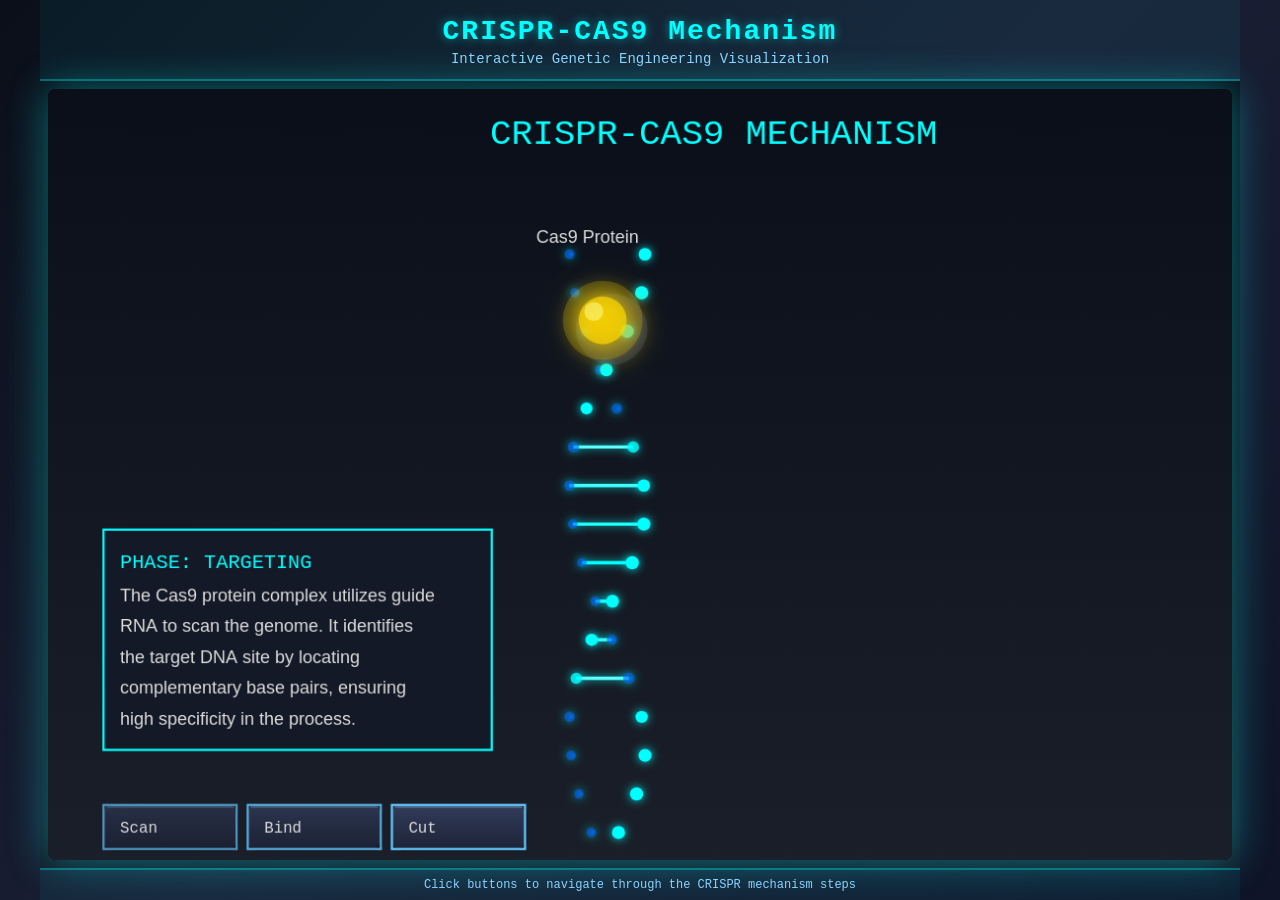
==== index.html @ f2e44225 "i changed buttons to 3d" ====
<!doctype html>
<html lang="en">
<head>
  <meta charset="utf-8" />
  <meta name="viewport" content="width=device-width, initial-scale=1, maximum-scale=1, user-scalable=no" />
  <title>CRISPR-CAS9 Mechanism</title>
  <link rel="stylesheet" href="styles.css">
</head>
<body>
  <div class="container">
    <header class="header">
      <h1>CRISPR-CAS9 Mechanism</h1>
      <p class="subtitle">Interactive Genetic Engineering Visualization</p>
    </header>
    <div class="canvas-wrapper">
      <canvas id="canvas"></canvas>
    </div>
    <footer class="footer">
      <p>Click buttons to navigate through the CRISPR mechanism steps</p>
    </footer>
  </div>
  <script src="crispr.js"></script>
</body>
</html>
---- styles.css ----
* {
  box-sizing: border-box;
  margin: 0;
  padding: 0;
  font-family: 'Courier New', monospace;
}

html, body {
  width: 100%;
  height: 100%;
  overflow: hidden;
}

body {
  background: linear-gradient(135deg, #0A0F19 0%, #1A1F35 50%, #0F1428 100%);
  display: flex;
  align-items: center;
  justify-content: center;
  padding: 0;
}

.container {
  width: 100%;
  height: 100%;
  display: flex;
  flex-direction: column;
  max-width: 1200px;
  margin: auto;
}

.header {
  background: rgba(0, 255, 255, 0.05);
  border-bottom: 2px solid rgba(0, 255, 255, 0.3);
  padding: 12px 16px;
  text-align: center;
  flex-shrink: 0;
}

.header h1 {
  color: #00FFFF;
  font-size: clamp(18px, 5vw, 28px);
  margin: 4px 0;
  text-shadow: 0 0 10px rgba(0, 255, 255, 0.5);
  letter-spacing: 2px;
}

.subtitle {
  color: #8DD3FF;
  font-size: clamp(12px, 3vw, 14px);
  margin: 2px 0 0 0;
  font-weight: normal;
}

.canvas-wrapper {
  flex: 1;
  display: flex;
  align-items: center;
  justify-content: center;
  padding: 8px;
  min-height: 0;
  background: linear-gradient(180deg, #0A0F19 0%, #141927 100%);
}

canvas {
  max-width: 100%;
  max-height: 100%;
  width: 100%;
  height: 100%;
  border-radius: 8px;
  box-shadow: 0 0 40px rgba(0, 255, 255, 0.4), inset 0 0 20px rgba(0, 0, 0, 0.5);
  display: block;
}

.footer {
  background: rgba(0, 255, 255, 0.05);
  border-top: 2px solid rgba(0, 255, 255, 0.3);
  padding: 8px 16px;
  text-align: center;
  font-size: clamp(11px, 2.5vw, 12px);
  color: #8DD3FF;
  flex-shrink: 0;
}

/* Mobile-specific adjustments */
@media (max-width: 640px) {
  .header {
    padding: 8px 12px;
  }
  
  .canvas-wrapper {
    padding: 4px;
  }
  
  .footer {
    padding: 6px 12px;
  }
}

@media (max-height: 600px) {
  .header,
  .footer {
    padding: 6px 12px;
  }
  
  .header h1 {
    font-size: 16px;
    margin: 2px 0;
  }
  
  .subtitle {
    display: none;
  }
}
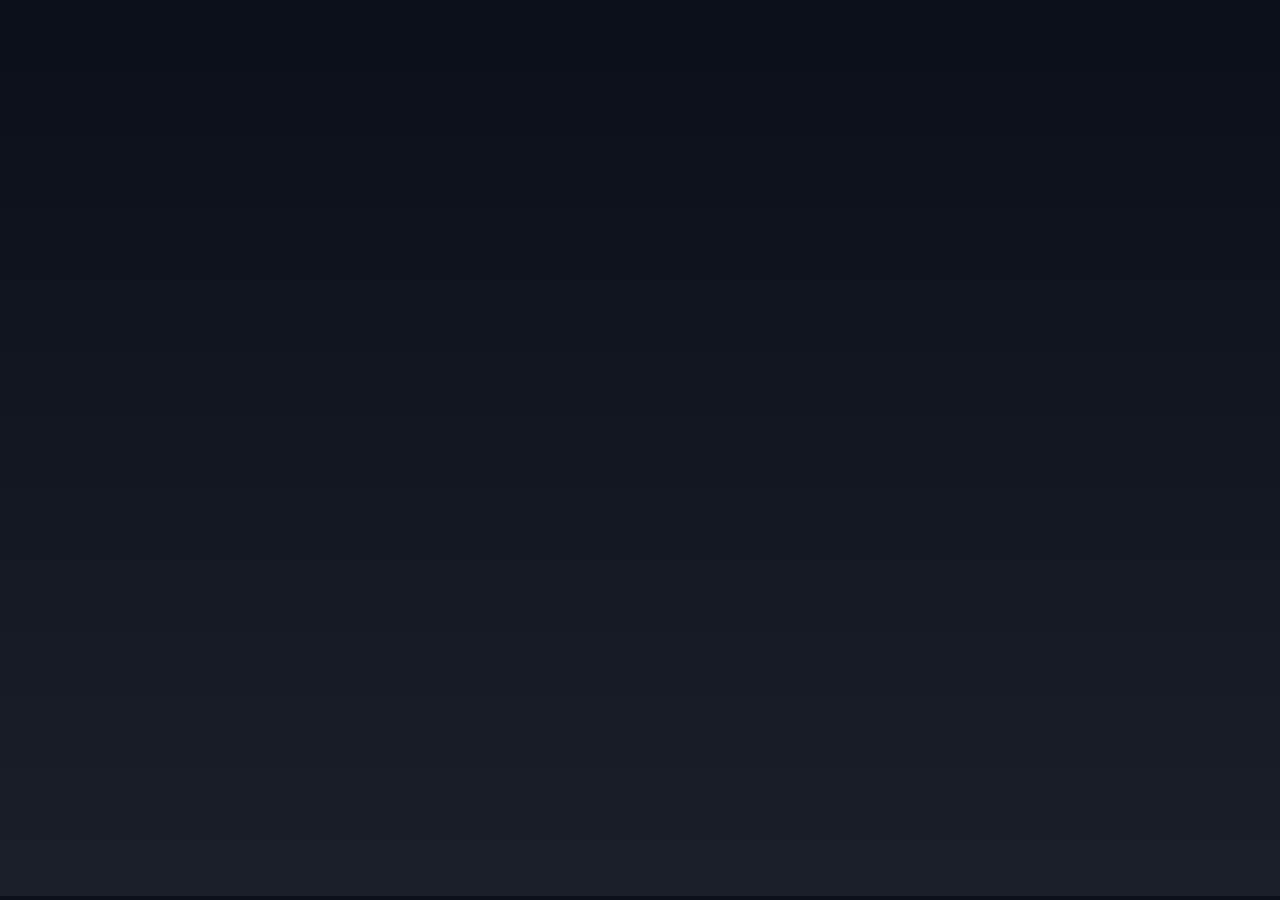
==== commit 79046590: "fixed one part" ====
--- a/index.html
+++ b/index.html
@@ -1,24 +1,21 @@
-<!doctype html>
+<!DOCTYPE html>
 <html lang="en">
 <head>
-  <meta charset="utf-8" />
-  <meta name="viewport" content="width=device-width, initial-scale=1, maximum-scale=1, user-scalable=no" />
-  <title>CRISPR-CAS9 Mechanism</title>
-  <link rel="stylesheet" href="styles.css">
+    <meta charset="UTF-8">
+    <meta name="viewport" content="width=device-width, initial-scale=1.0">
+    <title>CRISPR Simulation</title>
+    <style>
+        body, html { margin: 0; padding: 0; overflow: hidden; background: #0A0F19; }
+        #canvas-wrapper { width: 100vw; height: 100vh; display: flex; justify-content: center; align-items: center; }
+        canvas { display: block; }
+    </style>
 </head>
 <body>
-  <div class="container">
-    <header class="header">
-      <h1>CRISPR-CAS9 Mechanism</h1>
-      <p class="subtitle">Interactive Genetic Engineering Visualization</p>
-    </header>
-    <div class="canvas-wrapper">
-      <canvas id="canvas"></canvas>
+
+    <div id="canvas-wrapper">
+        <canvas id="canvas"></canvas>
     </div>
-    <footer class="footer">
-      <p>Click buttons to navigate through the CRISPR mechanism steps</p>
-    </footer>
-  </div>
-  <script src="crispr.js"></script>
+
+    <script src="crispr.js"></script> 
 </body>
-</html>
+</html>
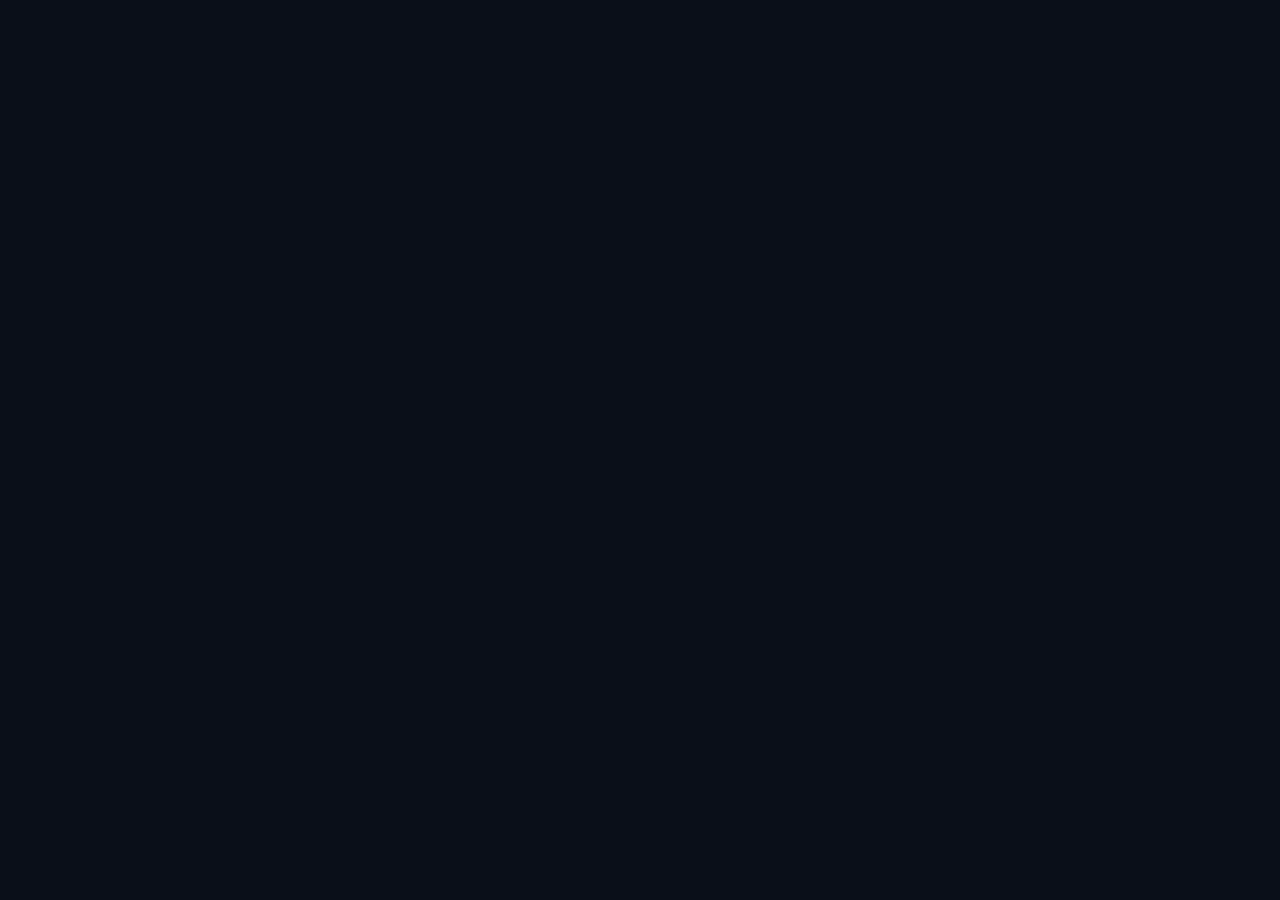
==== commit fcdab210: "changed again" ====
--- a/index.html
+++ b/index.html
@@ -1,21 +1,18 @@
 <!DOCTYPE html>
-<html lang="en">
+<html>
 <head>
-    <meta charset="UTF-8">
-    <meta name="viewport" content="width=device-width, initial-scale=1.0">
     <title>CRISPR Simulation</title>
     <style>
-        body, html { margin: 0; padding: 0; overflow: hidden; background: #0A0F19; }
-        #canvas-wrapper { width: 100vw; height: 100vh; display: flex; justify-content: center; align-items: center; }
+        body { margin: 0; background: #0A0F19; overflow: hidden; }
+        #wrapper { width: 100vw; height: 100vh; }
         canvas { display: block; }
     </style>
 </head>
 <body>
-
-    <div id="canvas-wrapper">
+    <div id="wrapper">
         <canvas id="canvas"></canvas>
     </div>
 
-    <script src="crispr.js"></script> 
+    <script src="crisper.js"></script> 
 </body>
 </html>
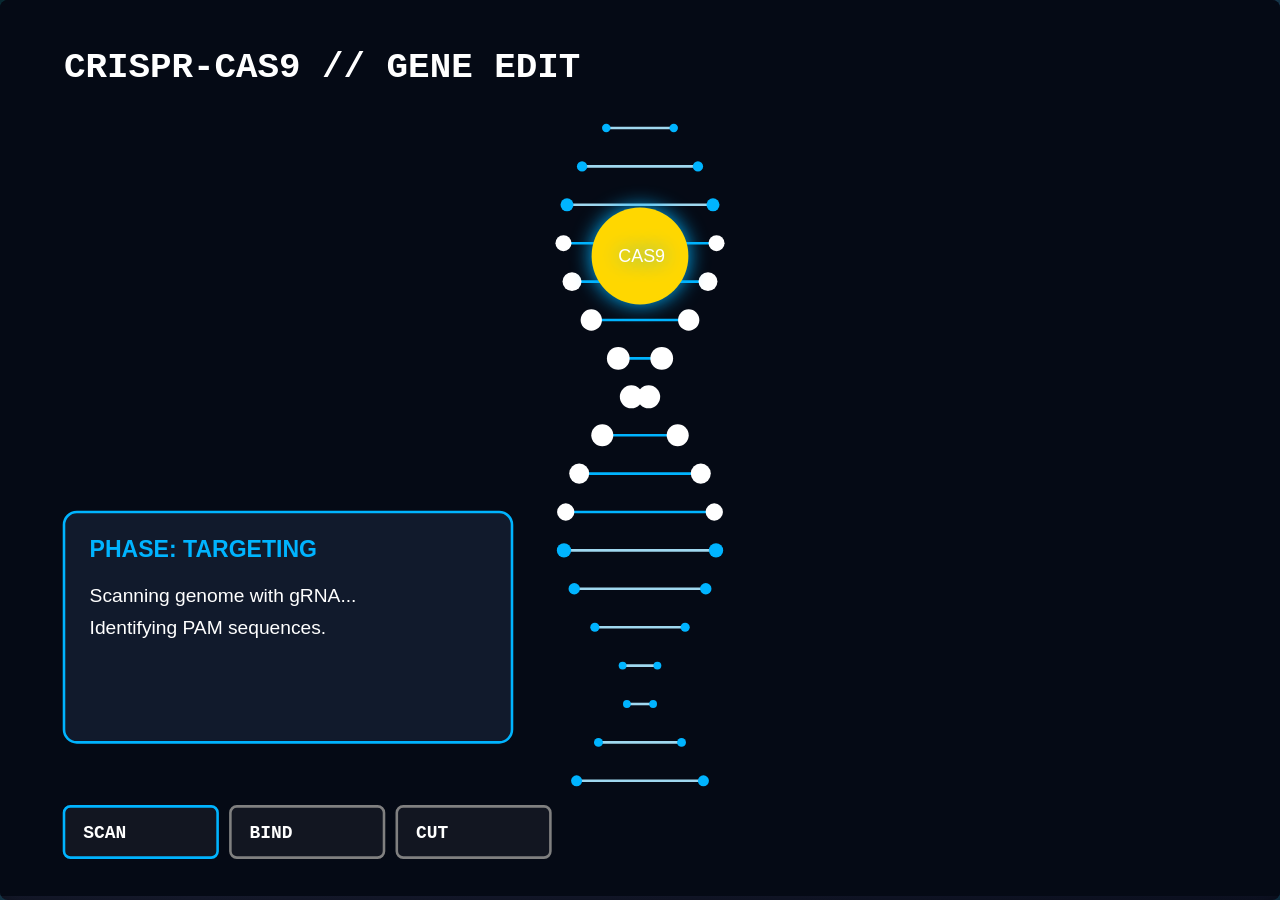
==== commit b528ea0f: "revert" ====
--- a/index.html
+++ b/index.html
@@ -1,18 +1,13 @@
-<!DOCTYPE html>
-<html>
+<!doctype html>
+<html lang="en">
 <head>
-    <title>CRISPR Simulation</title>
-    <style>
-        body { margin: 0; background: #0A0F19; overflow: hidden; }
-        #wrapper { width: 100vw; height: 100vh; }
-        canvas { display: block; }
-    </style>
+  <meta charset="utf-8" />
+  <meta name="viewport" content="width=device-width,initial-scale=1" />
+  <title>CRISPR-CAS9 Mechanism (Web)</title>
+  <link rel="stylesheet" href="styles.css">
 </head>
 <body>
-    <div id="wrapper">
-        <canvas id="canvas"></canvas>
-    </div>
-
-    <script src="crisper.js"></script> 
+  <canvas id="canvas" width="1000" height="700"></canvas>
+  <script src="crispr.js"></script>
 </body>
-</html>+</html>
--- a/styles.css
+++ b/styles.css
@@ -0,0 +1,113 @@
+* {
+  box-sizing: border-box;
+  margin: 0;
+  padding: 0;
+  font-family: 'Courier New', monospace;
+}
+
+html, body {
+  width: 100%;
+  height: 100%;
+  overflow: hidden;
+}
+
+body {
+  background: linear-gradient(135deg, #0A0F19 0%, #1A1F35 50%, #0F1428 100%);
+  display: flex;
+  align-items: center;
+  justify-content: center;
+  padding: 0;
+}
+
+.container {
+  width: 100%;
+  height: 100%;
+  display: flex;
+  flex-direction: column;
+  max-width: 1200px;
+  margin: auto;
+}
+
+.header {
+  background: rgba(0, 255, 255, 0.05);
+  border-bottom: 2px solid rgba(0, 255, 255, 0.3);
+  padding: 12px 16px;
+  text-align: center;
+  flex-shrink: 0;
+}
+
+.header h1 {
+  color: #00FFFF;
+  font-size: clamp(18px, 5vw, 28px);
+  margin: 4px 0;
+  text-shadow: 0 0 10px rgba(0, 255, 255, 0.5);
+  letter-spacing: 2px;
+}
+
+.subtitle {
+  color: #8DD3FF;
+  font-size: clamp(12px, 3vw, 14px);
+  margin: 2px 0 0 0;
+  font-weight: normal;
+}
+
+.canvas-wrapper {
+  flex: 1;
+  display: flex;
+  align-items: center;
+  justify-content: center;
+  padding: 8px;
+  min-height: 0;
+  background: linear-gradient(180deg, #0A0F19 0%, #141927 100%);
+}
+
+canvas {
+  max-width: 100%;
+  max-height: 100%;
+  width: 100%;
+  height: 100%;
+  border-radius: 8px;
+  box-shadow: 0 0 40px rgba(0, 255, 255, 0.4), inset 0 0 20px rgba(0, 0, 0, 0.5);
+  display: block;
+}
+
+.footer {
+  background: rgba(0, 255, 255, 0.05);
+  border-top: 2px solid rgba(0, 255, 255, 0.3);
+  padding: 8px 16px;
+  text-align: center;
+  font-size: clamp(11px, 2.5vw, 12px);
+  color: #8DD3FF;
+  flex-shrink: 0;
+}
+
+/* Mobile-specific adjustments */
+@media (max-width: 640px) {
+  .header {
+    padding: 8px 12px;
+  }
+  
+  .canvas-wrapper {
+    padding: 4px;
+  }
+  
+  .footer {
+    padding: 6px 12px;
+  }
+}
+
+@media (max-height: 600px) {
+  .header,
+  .footer {
+    padding: 6px 12px;
+  }
+  
+  .header h1 {
+    font-size: 16px;
+    margin: 2px 0;
+  }
+  
+  .subtitle {
+    display: none;
+  }
+}
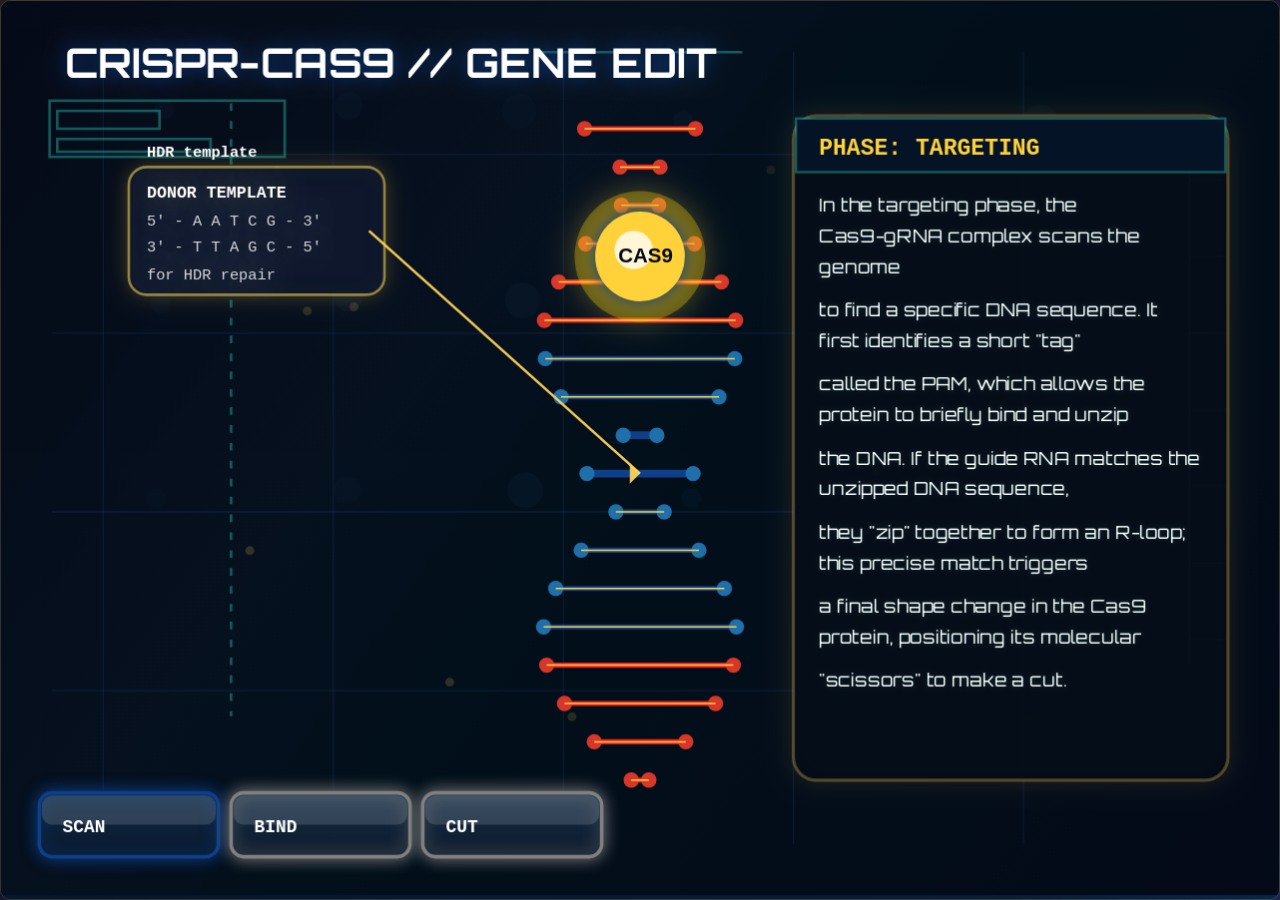
==== commit cfcbc521: "yayy" ====
--- a/index.html
+++ b/index.html
@@ -4,6 +4,9 @@
   <meta charset="utf-8" />
   <meta name="viewport" content="width=device-width,initial-scale=1" />
   <title>CRISPR-CAS9 Mechanism (Web)</title>
+  <link rel="preconnect" href="https://fonts.googleapis.com">
+  <link rel="preconnect" href="https://fonts.gstatic.com" crossorigin>
+  <link href="https://fonts.googleapis.com/css2?family=Orbitron:wght@400;700&display=swap" rel="stylesheet">
   <link rel="stylesheet" href="styles.css">
 </head>
 <body>
--- a/styles.css
+++ b/styles.css
@@ -2,7 +2,7 @@
   box-sizing: border-box;
   margin: 0;
   padding: 0;
-  font-family: 'Courier New', monospace;
+  font-family: 'Orbitron', 'Courier New', monospace;
 }
 
 html, body {
@@ -12,12 +12,26 @@
 }
 
 body {
-  background: linear-gradient(135deg, #0A0F19 0%, #1A1F35 50%, #0F1428 100%);
+  background: radial-gradient(circle at top left, rgba(255, 210, 90, 0.08), transparent 220px),
+              radial-gradient(circle at bottom right, rgba(13, 82, 209, 0.14), transparent 320px),
+              linear-gradient(135deg, #050A18 0%, #081427 45%, #0D1D33 100%);
   display: flex;
   align-items: center;
   justify-content: center;
   padding: 0;
 }
+
+canvas {
+  max-width: 100%;
+  max-height: 100%;
+  width: 100%;
+  height: 100%;
+  border-radius: 10px;
+  border: 1px solid rgba(255, 210, 90, 0.18);
+  box-shadow: 0 0 70px rgba(225, 90, 120, 0.25), inset 0 0 25px rgba(0, 40, 80, 0.55);
+  display: block;
+}
+
 
 .container {
   width: 100%;
@@ -61,16 +75,6 @@
   background: linear-gradient(180deg, #0A0F19 0%, #141927 100%);
 }
 
-canvas {
-  max-width: 100%;
-  max-height: 100%;
-  width: 100%;
-  height: 100%;
-  border-radius: 8px;
-  box-shadow: 0 0 40px rgba(0, 255, 255, 0.4), inset 0 0 20px rgba(0, 0, 0, 0.5);
-  display: block;
-}
-
 .footer {
   background: rgba(0, 255, 255, 0.05);
   border-top: 2px solid rgba(0, 255, 255, 0.3);
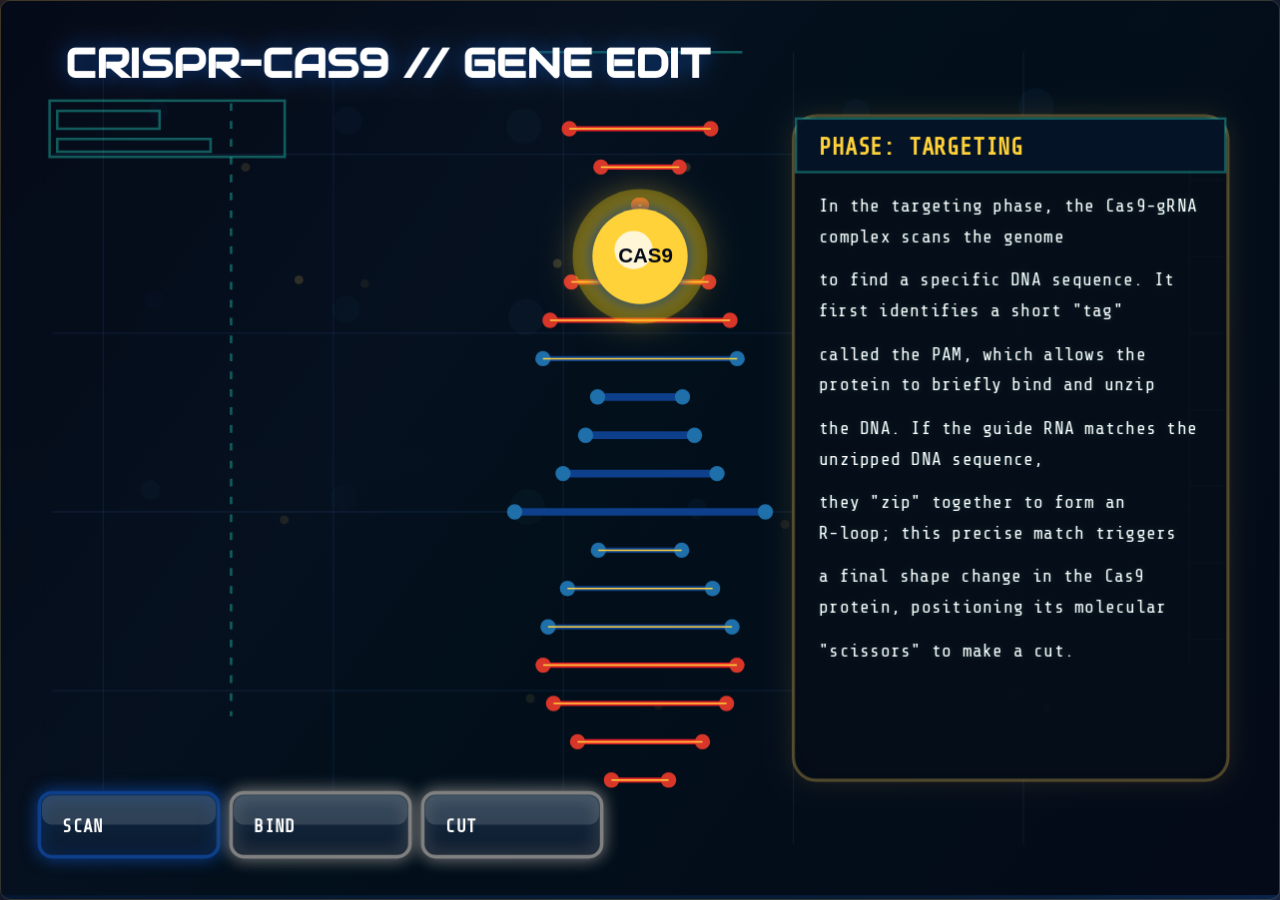
==== commit fd7f8eb8: "fix" ====
--- a/index.html
+++ b/index.html
@@ -6,7 +6,7 @@
   <title>CRISPR-CAS9 Mechanism (Web)</title>
   <link rel="preconnect" href="https://fonts.googleapis.com">
   <link rel="preconnect" href="https://fonts.gstatic.com" crossorigin>
-  <link href="https://fonts.googleapis.com/css2?family=Orbitron:wght@400;700&display=swap" rel="stylesheet">
+  <link href="https://fonts.googleapis.com/css2?family=Audiowide&family=Share+Tech+Mono:wght@400;700&display=swap" rel="stylesheet">
   <link rel="stylesheet" href="styles.css">
 </head>
 <body>
--- a/styles.css
+++ b/styles.css
@@ -2,7 +2,7 @@
   box-sizing: border-box;
   margin: 0;
   padding: 0;
-  font-family: 'Orbitron', 'Courier New', monospace;
+  font-family: 'Share Tech Mono', 'Audiowide', 'Courier New', monospace;
 }
 
 html, body {
